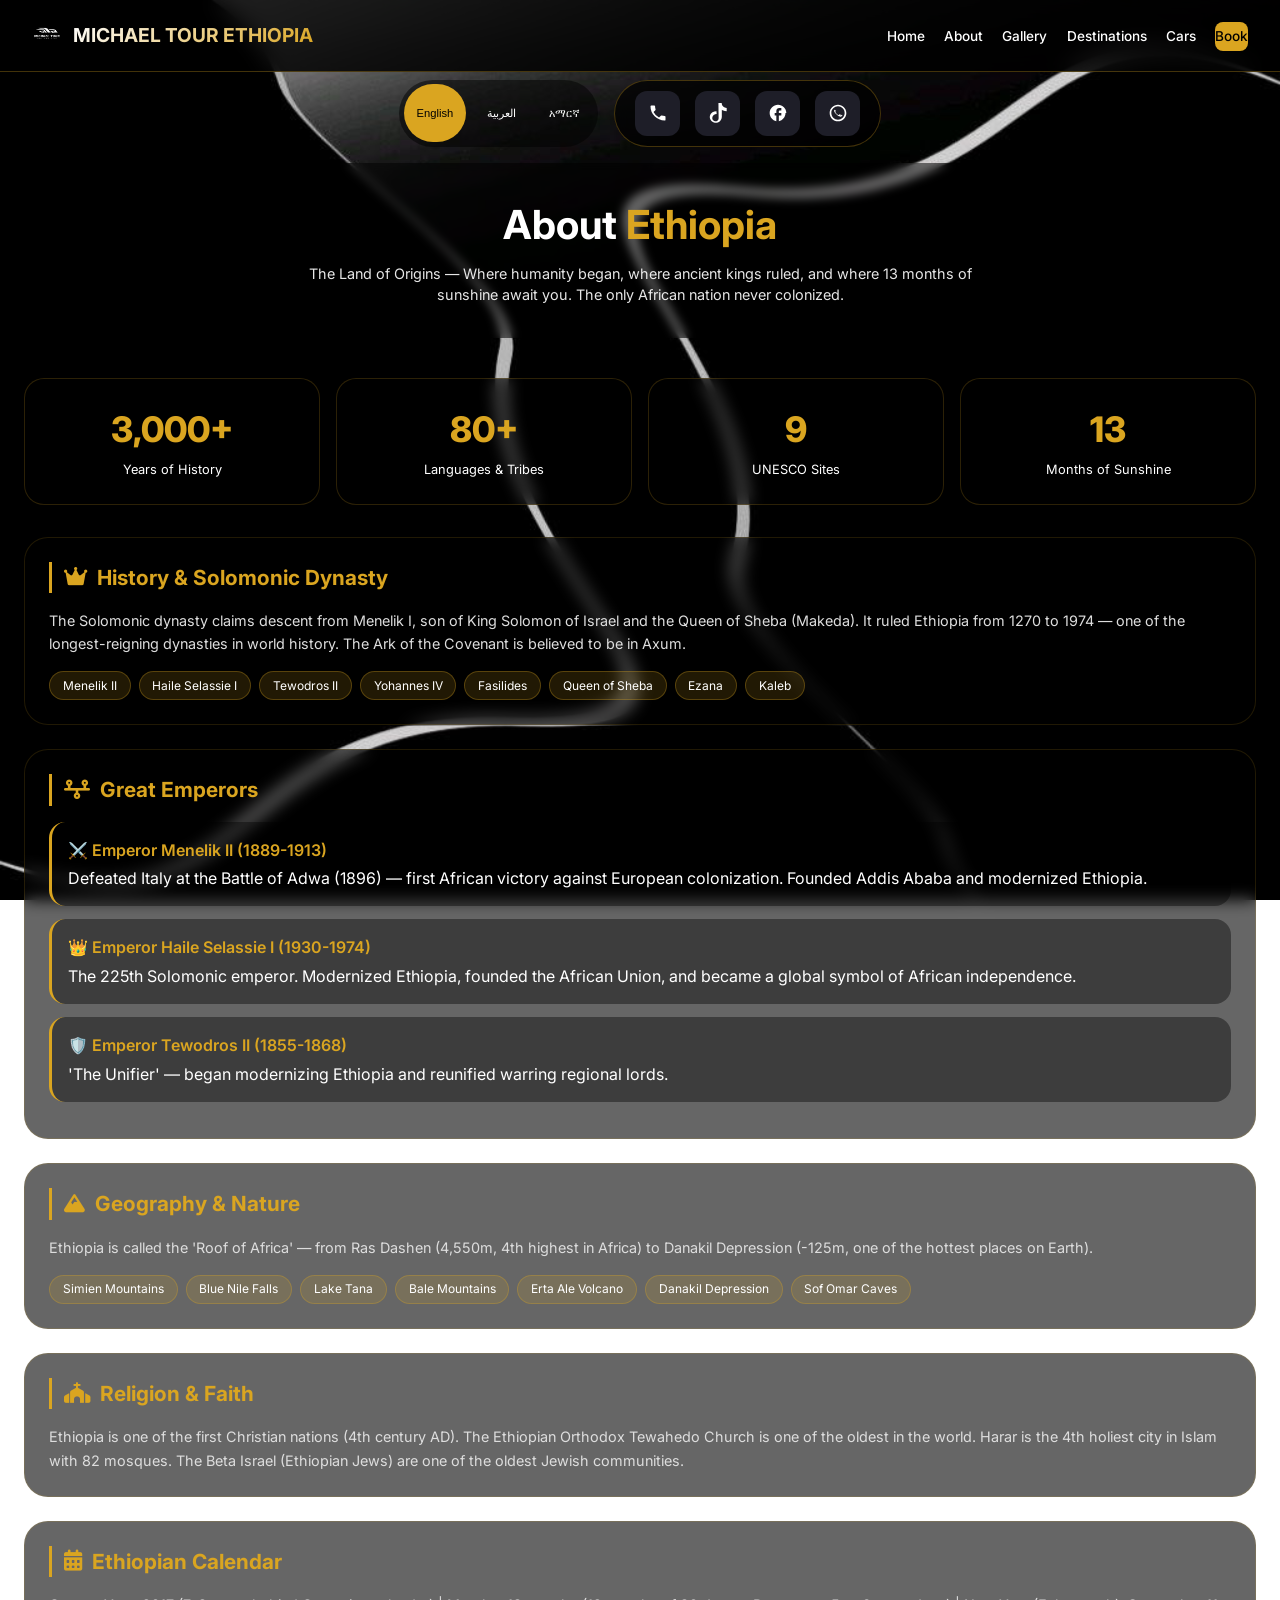
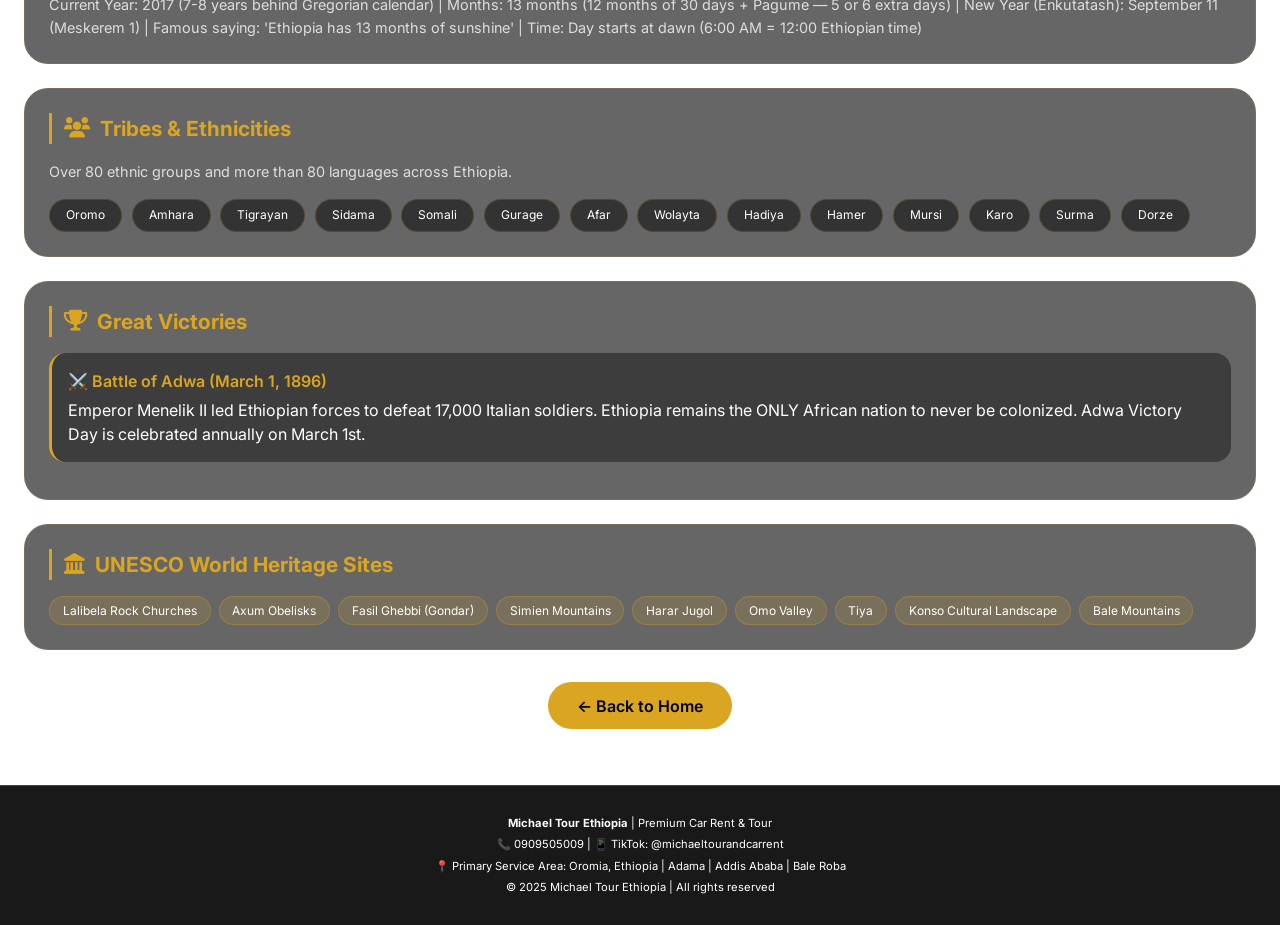
==== about.html @ 914c08d2 "Add files via upload" ====
<!DOCTYPE html>
<html lang="en">
<head>
    <meta charset="UTF-8">
    <meta name="viewport" content="width=device-width, initial-scale=1.0, viewport-fit=cover">
    <title>About Ethiopia | Michael Tour Ethiopia</title>
    <link href="https://fonts.googleapis.com/css2?family=Inter:opsz,wght@14..32,300;14..32,400;14..32,500;14..32,600;14..32,700;14..32,800&display=swap" rel="stylesheet">
    <link rel="stylesheet" href="https://cdnjs.cloudflare.com/ajax/libs/font-awesome/6.0.0-beta3/css/all.min.css">
    <style>
        * { margin: 0; padding: 0; box-sizing: border-box; }
        body {
            font-family: 'Inter', sans-serif;
            background: url('images/background.png') repeat center center fixed;
            background-size: cover;
            color: #ffffff;
            line-height: 1.5;
        }
        [dir="rtl"] { direction: rtl; text-align: right; }
        [dir="ltr"] { direction: ltr; text-align: left; }

        ::-webkit-scrollbar { width: 6px; }
        ::-webkit-scrollbar-track { background: #1a1a1a; }
        ::-webkit-scrollbar-thumb { background: #DAA520; border-radius: 3px; }

        nav {
            background: rgba(0, 0, 0, 0.85);
            backdrop-filter: blur(12px);
            position: sticky;
            top: 0;
            z-index: 1000;
            padding: 0.8rem 2rem;
            border-bottom: 1px solid rgba(218, 165, 32, 0.3);
        }
        .nav-container {
            max-width: 1400px;
            margin: 0 auto;
            display: flex;
            justify-content: space-between;
            align-items: center;
            flex-wrap: wrap;
            gap: 1rem;
        }
        .logo { display: flex; align-items: center; gap: 10px; }
        .logo img { height: 45px; width: auto; }
        .logo h1 { font-size: 1.2rem; font-weight: 700; background: linear-gradient(135deg, #ffffff, #DAA520); -webkit-background-clip: text; background-clip: text; color: transparent; }
        .nav-links { display: flex; gap: 1.2rem; list-style: none; flex-wrap: wrap; }
        .nav-links a { text-decoration: none; color: white; font-size: 0.85rem; font-weight: 500; padding: 0.4rem 0; transition: 0.3s; position: relative; }
        .nav-links a::after { content: ''; position: absolute; bottom: 0; left: 0; width: 0; height: 2px; background: #DAA520; transition: 0.3s; }
        .nav-links a:hover::after { width: 100%; }
        .nav-links a:hover { color: #DAA520; }
        .book-btn { background: #DAA520; color: black !important; padding: 0.5rem 1.2rem; border-radius: 8px; }
        .book-btn::after { display: none; }

        .lang-switcher {
            display: flex;
            gap: 0.5rem;
            background: rgba(0, 0, 0, 0.5);
            padding: 0.3rem;
            border-radius: 40px;
        }
        .lang-btn {
            background: transparent;
            border: none;
            color: white;
            padding: 0.3rem 0.8rem;
            border-radius: 30px;
            cursor: pointer;
            font-size: 0.7rem;
            font-weight: 500;
            transition: 0.3s;
        }
        .lang-btn.active { background: #DAA520; color: black; }
        .lang-btn:hover:not(.active) { background: rgba(218, 165, 32, 0.3); }

        .social-wrapper { display: flex; justify-content: center; margin: 0.5rem 1rem; flex-wrap: wrap; gap: 1rem; }
        .social-card {
            width: fit-content;
            background-color: rgba(0, 0, 0, 0.7);
            backdrop-filter: blur(8px);
            display: flex;
            align-items: center;
            justify-content: center;
            padding: 10px 20px;
            gap: 15px;
            border: 1px solid rgba(218, 165, 32, 0.3);
            border-radius: 50px;
        }
        .socialContainer {
            width: 45px;
            height: 45px;
            border-radius: 12px;
            background-color: rgb(30, 30, 40);
            display: flex;
            align-items: center;
            justify-content: center;
            transition-duration: 0.3s;
            cursor: pointer;
            text-decoration: none;
        }
        .containerPhone:hover { background-color: #34B7F1; }
        .containerTikTok:hover { background-color: #25f4ee; }
        .containerFacebook:hover { background-color: #1877f2; }
        .containerWhatsApp:hover { background-color: #25D366; }
        .socialContainer:active { transform: scale(0.9); }
        .socialSvg { width: 20px; height: 20px; }
        .socialSvg path { fill: rgb(255, 255, 255); }
        .socialContainer:hover .socialSvg { animation: slide-in-top 0.3s both; }
        @keyframes slide-in-top { 0% { transform: translateY(-30px); opacity: 0; } 100% { transform: translateY(0); opacity: 1; } }

        .page-header { text-align: center; padding: 2rem 1rem; background: rgba(0, 0, 0, 0.5); margin: 1rem; border-radius: 24px; backdrop-filter: blur(5px); }
        .page-header h1 { font-size: 2.5rem; margin-bottom: 0.5rem; }
        .page-header h1 span { color: #DAA520; }
        .page-header p { font-size: 0.9rem; opacity: 0.9; max-width: 700px; margin: 0 auto; }

        .container { max-width: 1400px; margin: 0 auto; padding: 1.5rem; }
        .stats-grid { display: grid; grid-template-columns: repeat(4, 1fr); gap: 1rem; margin-bottom: 2rem; }
        .stat-card { background: rgba(0, 0, 0, 0.6); backdrop-filter: blur(8px); text-align: center; padding: 1.5rem; border-radius: 20px; border: 1px solid rgba(218, 165, 32, 0.2); transition: 0.3s; }
        .stat-card:hover { border-color: #DAA520; transform: translateY(-3px); }
        .stat-number { font-size: 2.2rem; font-weight: 800; color: #DAA520; }
        .stat-label { font-size: 0.8rem; margin-top: 0.3rem; }

        .info-section { background: rgba(0, 0, 0, 0.6); backdrop-filter: blur(8px); border-radius: 24px; padding: 1.5rem; margin-bottom: 1.5rem; border: 1px solid rgba(218, 165, 32, 0.15); transition: 0.3s; }
        .info-section:hover { border-color: rgba(218, 165, 32, 0.4); }
        .section-title { font-size: 1.3rem; margin-bottom: 1rem; display: flex; align-items: center; gap: 10px; color: #DAA520; border-left: 3px solid #DAA520; padding-left: 12px; }
        .section-content p { font-size: 0.9rem; line-height: 1.6; color: #ddd; }
        .tag-list { display: flex; flex-wrap: wrap; gap: 0.5rem; margin-top: 1rem; }
        .tag { background: rgba(218, 165, 32, 0.15); padding: 0.3rem 0.8rem; border-radius: 20px; font-size: 0.75rem; border: 1px solid rgba(218, 165, 32, 0.3); }
        .timeline-item { background: rgba(0, 0, 0, 0.4); padding: 1rem; border-radius: 16px; margin-bottom: 0.8rem; border-left: 3px solid #DAA520; }
        .timeline-title { color: #DAA520; font-weight: 600; margin-bottom: 0.3rem; }
        .tribes-grid { display: flex; flex-wrap: wrap; gap: 0.6rem; margin-top: 1rem; }
        .tribe-tag { background: rgba(0, 0, 0, 0.5); padding: 0.4rem 1rem; border-radius: 30px; font-size: 0.75rem; border: 1px solid rgba(218, 165, 32, 0.2); }

        .back-home { text-align: center; margin-top: 2rem; }
        .btn-gold { display: inline-block; background: #DAA520; color: black; padding: 0.7rem 1.8rem; border-radius: 40px; text-decoration: none; font-weight: 600; transition: 0.3s; }
        .btn-gold:hover { background: #FFD700; transform: translateY(-2px); }

        .footer { background: rgba(0, 0, 0, 0.9); text-align: center; padding: 1.5rem; margin-top: 2rem; border-top: 1px solid rgba(218, 165, 32, 0.3); }
        .footer p { font-size: 0.7rem; margin: 0.3rem 0; }

        @media (max-width: 768px) {
            .nav-container { flex-direction: column; text-align: center; }
            .stats-grid { grid-template-columns: repeat(2, 1fr); gap: 0.8rem; }
            .page-header h1 { font-size: 1.8rem; }
            .container { padding: 1rem; }
            .social-card { padding: 8px 15px; gap: 10px; }
            .socialContainer { width: 38px; height: 38px; }
        }
    </style>
</head>
<body>

<nav>
    <div class="nav-container">
        <div class="logo">
            <img src="images/logo.png" alt="Logo" onerror="this.style.display='none'">
            <h1>MICHAEL TOUR <span>ETHIOPIA</span></h1>
        </div>
        <ul class="nav-links">
            <li><a href="index.html" data-en="Home" data-ar="الرئيسية" data-am="ዋና ገጽ">Home</a></li>
            <li><a href="about.html" data-en="About" data-ar="عن" data-am="ስለ">About</a></li>
            <li><a href="gallery.html" data-en="Gallery" data-ar="معرض" data-am="ማዕከለ ስዕላት">Gallery</a></li>
            <li><a href="tours.html" data-en="Destinations" data-ar="وجهات" data-am="መዳረሻዎች">Destinations</a></li>
            <li><a href="cars.html" data-en="Cars" data-ar="سيارات" data-am="መኪናዎች">Cars</a></li>
            <li><a href="booking.html" class="book-btn" data-en="Book" data-ar="احجز" data-am="አሁን ይመዝገቡ">Book</a></li>
        </ul>
    </div>
</nav>

<div class="social-wrapper">
    <div class="lang-switcher">
        <button class="lang-btn active" data-lang="en">English</button>
        <button class="lang-btn" data-lang="ar">العربية</button>
        <button class="lang-btn" data-lang="am">አማርኛ</button>
    </div>
    <div class="social-card">
        <a href="tel:0909505009" class="socialContainer containerPhone"><svg class="socialSvg" viewBox="0 0 24 24" fill="none"><path d="M6.62 10.79a15.05 15.05 0 006.59 6.59l2.2-2.2a1 1 0 011.01-.24 11.36 11.36 0 003.58.57 1 1 0 011 .99V20a1 1 0 01-1 1A17 17 0 013 4a1 1 0 011-1h3.5a1 1 0 01.99 1 11.36 11.36 0 00.57 3.58 1 1 0 01-.24 1.01l-2.2 2.2z"/></svg></a>
        <a href="https://www.tiktok.com/@michaeltourandcarrent" target="_blank" class="socialContainer containerTikTok"><svg class="socialSvg" viewBox="0 0 24 24" fill="none"><path d="M12.525.02c1.31-.02 2.61-.01 3.91-.02.08 1.53.63 3.09 1.75 4.17 1.12 1.11 2.7 1.62 4.24 1.79v4.03c-1.44-.05-2.89-.35-4.2-.97-.57-.26-1.1-.59-1.62-.93-.01 2.92.01 5.84-.02 8.76-.08 1.4-.54 2.79-1.35 3.99-1.09 1.62-2.86 2.7-4.8 2.95-1.1.14-2.21.03-3.27-.32-1.68-.56-3.13-1.79-4.05-3.29-.91-1.48-1.18-3.17-.77-4.82.43-1.73 1.54-3.25 3.05-4.24 1.38-.91 3.05-1.4 4.75-1.36.08 1.14.15 2.28.23 3.41-1.26.09-2.54.52-3.52 1.33-.98.81-1.6 1.94-1.72 3.17-.09.96.18 1.94.76 2.73.58.79 1.47 1.36 2.45 1.55.86.16 1.75.03 2.53-.4.74-.41 1.31-1.06 1.6-1.82.32-.84.37-1.74.26-2.62-.05-1.8-.05-3.6-.05-5.4-.04 0-.04 0-.04 0z"/></svg></a>
        <a href="https://www.facebook.com" target="_blank" class="socialContainer containerFacebook"><svg class="socialSvg" viewBox="0 0 24 24" fill="none"><path d="M22 12c0-5.52-4.48-10-10-10S2 6.48 2 12c0 4.84 3.44 8.87 8 9.8V15H8v-3h2V9.5C10 7.57 11.57 6 13.5 6H16v3h-2c-.55 0-1 .45-1 1v2h3v3h-3v6.8c4.56-.93 8-4.96 8-9.8z"/></svg></a>
        <a href="https://wa.me/251909505009" target="_blank" class="socialContainer containerWhatsApp"><svg class="socialSvg" viewBox="0 0 24 24" fill="none"><path d="M16.75 13.96c.25.13.41.2.46.3.06.11.04.61-.21 1.18-.24.56-.99.99-1.51 1.03-.52.04-1.13-.07-2.34-.56-1.2-.49-2.6-1.74-3.65-2.87-1.05-1.13-1.9-2.47-2.08-3.23-.18-.76.05-1.15.17-1.32.13-.17.37-.36.47-.44.13-.1.26-.1.36-.02.1.08.67.9.89 1.21.07.11.11.23.04.37-.07.14-.14.25-.21.34-.07.09-.16.19-.23.29-.09.12-.19.26-.09.49.1.22.48.97.97 1.55.67.81 1.44 1.42 2.11 1.8.48.27.84.34.98.37.1.02.23-.02.31-.13.08-.11.45-.66.53-.86.08-.2.16-.15.27-.09.11.07.66.35.91.49.19.11.27.13.32.2.06.07.06.3-.03.74-.09.44-.47.78-.73.86-.26.08-.49.1-.49.1z M12 2C6.48 2 2 6.48 2 12s4.48 10 10 10 10-4.48 10-10S17.52 2 12 2zm0 18c-4.41 0-8-3.59-8-8s3.59-8 8-8 8 3.59 8 8-3.59 8-8 8z"/></svg></a>
    </div>
</div>

<div class="page-header">
    <h1 data-en="About <span>Ethiopia</span>" data-ar="عن <span>إثيوبيا</span>" data-am="ስለ <span>ኢትዮጵያ</span>">About <span>Ethiopia</span></h1>
    <p data-en="The Land of Origins — Where humanity began, where ancient kings ruled, and where 13 months of sunshine await you. The only African nation never colonized." data-ar="أرض الأصول — حيث بدأت البشرية، حيث حكم الملوك القدماء، وحيث تنتظرك 13 شهرًا من أشعة الشمس. الأمة الأفريقية الوحيدة التي لم تستعمر قط." data-am="የመነሻ ምድር — ሰብዓዊነት የተጀመረበት፣ የጥንት ንጉሶች የገዙበት፣ እና 13 ወራት የፀሀይ ብርሃን የሚጠብቅዎት። ቅኝ ግዛት ያልነበረባት ብቸኛ አፍሪካዊት ሀገር።">The Land of Origins — Where humanity began, where ancient kings ruled, and where 13 months of sunshine await you. The only African nation never colonized.</p>
</div>

<div class="container">
    <div class="stats-grid">
        <div class="stat-card"><div class="stat-number">3,000+</div><div class="stat-label" data-en="Years of History" data-ar="سنوات من التاريخ" data-am="የታሪክ ዓመታት">Years of History</div></div>
        <div class="stat-card"><div class="stat-number">80+</div><div class="stat-label" data-en="Languages & Tribes" data-ar="اللغات والقبائل" data-am="ቋንቋዎች እና ጎሳዎች">Languages & Tribes</div></div>
        <div class="stat-card"><div class="stat-number">9</div><div class="stat-label" data-en="UNESCO Sites" data-ar="مواقع اليونسكو" data-am="የዩኔስኮ ጣቢያዎች">UNESCO Sites</div></div>
        <div class="stat-card"><div class="stat-number">13</div><div class="stat-label" data-en="Months of Sunshine" data-ar="شهرًا من أشعة الشمس" data-am="የፀሀይ ወራት">Months of Sunshine</div></div>
    </div>

    <div class="info-section">
        <h3 class="section-title"><i class="fas fa-crown"></i> <span data-en="History & Solomonic Dynasty" data-ar="التاريخ والسلالة السليمانية" data-am="ታሪክ እና ሰሎሞናዊ ሥርወ መንግሥት">History & Solomonic Dynasty</span></h3>
        <div class="section-content">
            <p data-en="The Solomonic dynasty claims descent from Menelik I, son of King Solomon of Israel and the Queen of Sheba (Makeda). It ruled Ethiopia from 1270 to 1974 — one of the longest-reigning dynasties in world history. The Ark of the Covenant is believed to be in Axum." data-ar="تزعم السلالة السليمانية أنها تنحدر من منليك الأول، ابن الملك سليمان ملك إسرائيل وملكة سبأ (ماكيدا). حكمت إثيوبيا من 1270 إلى 1974 - واحدة من أطول السلالات حكمًا في تاريخ العالم. يُعتقد أن تابوت العهد موجود في أكسوم." data-am="የሰሎሞናዊው ሥርወ መንግሥት ከንጉሥ ሰሎሞን የእስራኤል ልጅ እና ከንግሥተ ሳባ (ማኬዳ) ከምኒልክ ቀዳማዊ የመጣ ነው ይላል። ከ1270 እስከ 1974 ድረስ ኢትዮጵያን ገዛች — በዓለም ታሪክ ውስጥ በጣም ረዥም ጊዜ ከነገሡ ሥርወ መንግሥታት አንዱ። የቃል ኪዳን ታቦት በአክሱም እንደሚገኝ ይታመናል።">The Solomonic dynasty claims descent from Menelik I, son of King Solomon of Israel and the Queen of Sheba (Makeda). It ruled Ethiopia from 1270 to 1974 — one of the longest-reigning dynasties in world history. The Ark of the Covenant is believed to be in Axum.</p>
            <div class="tag-list">
                <span class="tag">Menelik II</span><span class="tag">Haile Selassie I</span><span class="tag">Tewodros II</span>
                <span class="tag">Yohannes IV</span><span class="tag">Fasilides</span><span class="tag">Queen of Sheba</span>
                <span class="tag">Ezana</span><span class="tag">Kaleb</span>
            </div>
        </div>
    </div>

    <div class="info-section">
        <h3 class="section-title"><i class="fas fa-timeline"></i> <span data-en="Great Emperors" data-ar="الأباطرة العظماء" data-am="ታላላቅ ንጉሠ ነገሥት">Great Emperors</span></h3>
        <div class="timeline-item">
            <div class="timeline-title"><span data-en="⚔️ Emperor Menelik II (1889-1913)" data-ar="⚔️ الإمبراطور منليك الثاني (1889-1913)" data-am="⚔️ ንጉሠ ነገሥት ምኒልክ ቀዳማዊ (1889-1913)">⚔️ Emperor Menelik II (1889-1913)</span></div>
            <p data-en="Defeated Italy at the Battle of Adwa (1896) — first African victory against European colonization. Founded Addis Ababa and modernized Ethiopia." data-ar="هزم إيطاليا في معركة عدوة (1896) - أول انتصار أفريقي ضد الاستعمار الأوروبي. أسس أديس أبابا وحدث إثيوبيا." data-am="ጣሊያንን በዓድዋ ጦርነት (1896) አሸነፈ — በአውሮፓ ቅኝ ግዛት ላይ የመጀመሪያው የአፍሪካ ድል። አዲስ አበባን መሠረተ እና ኢትዮጵያን ዘመናዊ አደረገ።">Defeated Italy at the Battle of Adwa (1896) — first African victory against European colonization. Founded Addis Ababa and modernized Ethiopia.</p>
        </div>
        <div class="timeline-item">
            <div class="timeline-title"><span data-en="👑 Emperor Haile Selassie I (1930-1974)" data-ar="👑 الإمبراطور هيلا سيلاسي الأول (1930-1974)" data-am="👑 ንጉሠ ነገሥት ቀዳማዊ ኃይለ ሥላሴ (1930-1974)">👑 Emperor Haile Selassie I (1930-1974)</span></div>
            <p data-en="The 225th Solomonic emperor. Modernized Ethiopia, founded the African Union, and became a global symbol of African independence." data-ar="الإمبراطور السليماني رقم 225. قام بتحديث إثيوبيا، وأسس الاتحاد الأفريقي، وأصبح رمزًا عالميًا للاستقلال الأفريقي." data-am="225ኛው የሰሎሞናዊ ንጉሠ ነገሥት። ኢትዮጵያን ዘመናዊ አደረገ፣ የአፍሪካ ህብረትን መሠረተ፣ እና የአፍሪካ ነጻነት ዓለም አቀፍ ምልክት ሆነ።">The 225th Solomonic emperor. Modernized Ethiopia, founded the African Union, and became a global symbol of African independence.</p>
        </div>
        <div class="timeline-item">
            <div class="timeline-title"><span data-en="🛡️ Emperor Tewodros II (1855-1868)" data-ar="🛡️ الإمبراطور تيودروس الثاني (1855-1868)" data-am="🛡️ ንጉሠ ነገሥት ቴወድሮስ ቀዳማዊ (1855-1868)">🛡️ Emperor Tewodros II (1855-1868)</span></div>
            <p data-en="'The Unifier' — began modernizing Ethiopia and reunified warring regional lords." data-ar="'الموحد' - بدأ في تحديث إثيوبيا وأعاد توحيد أمراء المناطق المتحاربين." data-am="'አንዳነት' — ኢትዮጵያን ማዘመን ጀመረ እና ተዋጊ የክልል ገዢዎችን አንድ አደረገ።">'The Unifier' — began modernizing Ethiopia and reunified warring regional lords.</p>
        </div>
    </div>

    <div class="info-section">
        <h3 class="section-title"><i class="fas fa-mountain"></i> <span data-en="Geography & Nature" data-ar="الجغرافيا والطبيعة" data-am="ጂኦግራፊ እና ተፈጥሮ">Geography & Nature</span></h3>
        <div class="section-content">
            <p data-en="Ethiopia is called the 'Roof of Africa' — from Ras Dashen (4,550m, 4th highest in Africa) to Danakil Depression (-125m, one of the hottest places on Earth)." data-ar="تُسمى إثيوبيا 'سقف أفريقيا' - من رأس داشن (4,550 مترًا، رابع أعلى قمة في أفريقيا) إلى منخفض داناكيل (-125 مترًا، أحد أكثر الأماكن سخونة على وجه الأرض)." data-am="ኢትዮጵያ 'የአፍሪካ ጣሪያ' ትባላለች — ከራስ ዳሸን (4,550ሜ፣ በአፍሪካ 4ኛ ከፍታ) እስከ ዳናኪል ዲፕሬሽን (-125ሜ፣ በምድር ላይ በጣም ሞቃታማ ቦታዎች አንዱ)።">Ethiopia is called the 'Roof of Africa' — from Ras Dashen (4,550m, 4th highest in Africa) to Danakil Depression (-125m, one of the hottest places on Earth).</p>
            <div class="tag-list">
                <span class="tag">Simien Mountains</span><span class="tag">Blue Nile Falls</span><span class="tag">Lake Tana</span>
                <span class="tag">Bale Mountains</span><span class="tag">Erta Ale Volcano</span><span class="tag">Danakil Depression</span>
                <span class="tag">Sof Omar Caves</span>
            </div>
        </div>
    </div>

    <div class="info-section">
        <h3 class="section-title"><i class="fas fa-church"></i> <span data-en="Religion & Faith" data-ar="الدين والإيمان" data-am="ሃይማኖት እና እምነት">Religion & Faith</span></h3>
        <div class="section-content">
            <p data-en="Ethiopia is one of the first Christian nations (4th century AD). The Ethiopian Orthodox Tewahedo Church is one of the oldest in the world. Harar is the 4th holiest city in Islam with 82 mosques. The Beta Israel (Ethiopian Jews) are one of the oldest Jewish communities." data-ar="إثيوبيا هي واحدة من أولى الدول المسيحية (القرن الرابع الميلادي). تعتبر الكنيسة الأرثوذكسية التوحيدية الإثيوبية من أقدم الكنائس في العالم. هرر هي رابع أقدس مدينة في الإسلام وتضم 82 مسجدًا. بيتا إسرائيل (اليهود الإثيوبيون) هي واحدة من أقدم المجتمعات اليهودية." data-am="ኢትዮጵያ ከመጀመሪያዎቹ ክርስቲያን አገሮች አንዷ ናት (4ኛው ክፍለ ዘመን ዓ.ም)። የኢትዮጵያ ኦርቶዶክስ ተዋሕዶ ቤተ ክርስቲያን በዓለም ላይ ካሉት ጥንታዊ ቤተክርስቲያናት አንዷ ናት። ሐረር በእስልምና 4ኛዋ ቅድስት ከተማ ናት 82 መስጊዶች አሉት። ቤታ እስራኤል (ኢትዮጵያውያን አይሁዶች) ከጥንታዊ አይሁድ ማህበረሰቦች አንዱ ነው።">Ethiopia is one of the first Christian nations (4th century AD). The Ethiopian Orthodox Tewahedo Church is one of the oldest in the world. Harar is the 4th holiest city in Islam with 82 mosques. The Beta Israel (Ethiopian Jews) are one of the oldest Jewish communities.</p>
        </div>
    </div>

    <div class="info-section">
        <h3 class="section-title"><i class="fas fa-calendar-alt"></i> <span data-en="Ethiopian Calendar" data-ar="التقويم الإثيوبي" data-am="የኢትዮጵያ ዘመን አቆጣጠር">Ethiopian Calendar</span></h3>
        <div class="section-content">
            <p data-en="Current Year:  (7-8 years behind Gregorian calendar) | Months: 13 months (12 months of 30 days + Pagume — 5 or 6 extra days) | New Year (Enkutatash): September 11 (Meskerem 1) | Famous saying: 'Ethiopia has 13 months of sunshine' | Time: Day starts at dawn (6:00 AM = 12:00 Ethiopian time)" data-ar="العام الحالي:  (متأخر بـ7-8 سنوات عن التقويم الميلادي) | الأشهر: 13 شهرًا (12 شهرًا من 30 يومًا + باجومي - 5 أو 6 أيام إضافية) | رأس السنة (إنكوتاتاش): 11 سبتمبر (مسكريم 1) | القول الشهير: 'إثيوبيا لديها 13 شهرًا من أشعة الشمس' | الوقت: يبدأ اليوم عند الفجر (6:00 صباحًا = 12:00 بتوقيت إثيوبيا)" data-am="የአሁኑ ዓመት:  (ከጎርጎርያን ቀን መቁጠሪያ በስተጀርባ 7-8 ዓመታት) | ወራት: 13 ወራት (12 ወራት 30 ቀን + ጳጉሜ — 5 ወይም 6 ተጨማሪ ቀናት) | አዲስ ዓመት (እንቁጣጣሽ): መስከረም 1 | ታዋቂ አባባል: 'ኢትዮጵያ 13 ወር የፀሐይ ብርሃን አላት' | ሰዓት: ቀን ጎህ ሲቀድ ይጀምራል (ከሰዓት 12 ማለት ከማለዳ 6 ሰዓት ማለት ነው)">Current Year: 2017 (7-8 years behind Gregorian calendar) | Months: 13 months (12 months of 30 days + Pagume — 5 or 6 extra days) | New Year (Enkutatash): September 11 (Meskerem 1) | Famous saying: 'Ethiopia has 13 months of sunshine' | Time: Day starts at dawn (6:00 AM = 12:00 Ethiopian time)</p>
        </div>
    </div>

    <div class="info-section">
        <h3 class="section-title"><i class="fas fa-users"></i> <span data-en="Tribes & Ethnicities" data-ar="القبائل والعرقيات" data-am="ጎሳዎች እና ብሄረሰቦች">Tribes & Ethnicities</span></h3>
        <div class="section-content">
            <p data-en="Over 80 ethnic groups and more than 80 languages across Ethiopia." data-ar="أكثر من 80 مجموعة عرقية وأكثر من 80 لغة في جميع أنحاء إثيوبيا." data-am="በኢትዮጵያ ውስጥ ከ80 በላይ ብሄረሰቦች እና ከ80 በላይ ቋንቋዎች።">Over 80 ethnic groups and more than 80 languages across Ethiopia.</p>
            <div class="tribes-grid">
                <span class="tribe-tag">Oromo</span><span class="tribe-tag">Amhara</span><span class="tribe-tag">Tigrayan</span>
                <span class="tribe-tag">Sidama</span><span class="tribe-tag">Somali</span><span class="tribe-tag">Gurage</span>
                <span class="tribe-tag">Afar</span><span class="tribe-tag">Wolayta</span><span class="tribe-tag">Hadiya</span>
                <span class="tribe-tag">Hamer</span><span class="tribe-tag">Mursi</span><span class="tribe-tag">Karo</span>
                <span class="tribe-tag">Surma</span><span class="tribe-tag">Dorze</span>
            </div>
        </div>
    </div>

    <div class="info-section">
        <h3 class="section-title"><i class="fas fa-trophy"></i> <span data-en="Great Victories" data-ar="الانتصارات العظيمة" data-am="ታላላቅ ድሎች">Great Victories</span></h3>
        <div class="timeline-item">
            <div class="timeline-title"><span data-en="⚔️ Battle of Adwa (March 1, 1896)" data-ar="⚔️ معركة عدوة (1 مارس 1896)" data-am="⚔️ የዓድዋ ጦርነት (መጋቢት 1, 1896)">⚔️ Battle of Adwa (March 1, 1896)</span></div>
            <p data-en="Emperor Menelik II led Ethiopian forces to defeat 17,000 Italian soldiers. Ethiopia remains the ONLY African nation to never be colonized. Adwa Victory Day is celebrated annually on March 1st." data-ar="قاد الإمبراطور منليك الثاني القوات الإثيوبية لهزيمة 17,000 جندي إيطالي. تظل إثيوبيا الدولة الأفريقية الوحيدة التي لم تستعمر قط. يتم الاحتفال بيوم انتصار عدوة سنويًا في 1 مارس." data-am="ንጉሠ ነገሥት ምኒልክ ቀዳማዊ የኢትዮጵያን ጦር በመምራት 17,000 ጣሊያን ወታደሮችን አሸነፈ። ኢትዮጵያ ቅኝ ግዛት ያልነበረባት ብቸኛዋ የአፍሪካ ሀገር ሆና ትኖራለች። የዓድዋ ድል ቀን በየዓመቱ መጋቢት 1 ይከበራል።">Emperor Menelik II led Ethiopian forces to defeat 17,000 Italian soldiers. Ethiopia remains the ONLY African nation to never be colonized. Adwa Victory Day is celebrated annually on March 1st.</p>
        </div>
    </div>

    <div class="info-section">
        <h3 class="section-title"><i class="fas fa-landmark"></i> <span data-en="UNESCO World Heritage Sites" data-ar="مواقع التراث العالمي لليونسكو" data-am="የዩኔስኮ ዓለም ቅርስ ቦታዎች">UNESCO World Heritage Sites</span></h3>
        <div class="tag-list">
            <span class="tag">Lalibela Rock Churches</span><span class="tag">Axum Obelisks</span><span class="tag">Fasil Ghebbi (Gondar)</span>
            <span class="tag">Simien Mountains</span><span class="tag">Harar Jugol</span><span class="tag">Omo Valley</span>
            <span class="tag">Tiya</span><span class="tag">Konso Cultural Landscape</span><span class="tag">Bale Mountains</span>
        </div>
    </div>

    <div class="back-home">
        <a href="index.html" class="btn-gold" data-en="← Back to Home" data-ar="← العودة إلى الرئيسية" data-am="← ወደ መነሻ ተመለስ">← Back to Home</a>
    </div>
</div>

<footer class="footer">
    <p><strong>Michael Tour Ethiopia</strong> | <span data-en="Premium Car Rent & Tour" data-ar="تأجير سيارات فاخر وجولات" data-am="ፕሪሚየም የመኪና ኪራይ እና ጉብኝት">Premium Car Rent & Tour</span></p>
    <p>📞 0909505009 | 📱 TikTok: @michaeltourandcarrent</p>
    <p>📍 <span data-en="Primary Service Area: Oromia, Ethiopia | Adama | Addis Ababa | Bale Roba" data-ar="منطقة الخدمة الرئيسية: أوروميا، إثيوبيا | أداما | أديس أبابا | بالي روبا" data-am="ዋና አገልግሎት አካባቢ: ኦሮሚያ፣ ኢትዮጵያ | አዳማ | አዲስ አበባ | ባሌ ሮባ">Primary Service Area: Oromia, Ethiopia | Adama | Addis Ababa | Bale Roba</span></p>
    <p>© 2025 Michael Tour Ethiopia | <span data-en="All rights reserved" data-ar="جميع الحقوق محفوظة" data-am="መብቱ በህግ የተጠበቀ ነው">All rights reserved</span></p>
</footer>

<script>
    let currentLang = 'en';

    function updateLanguage(lang) {
        document.querySelectorAll('[data-en]').forEach(el => {
            if (el.tagName === 'INPUT' || el.tagName === 'TEXTAREA' || el.tagName === 'IMG') return;
            const text = el.getAttribute(`data-${lang}`);
            if (text) {
                if (el.tagName === 'H1' && lang === 'en') el.innerHTML = text;
                else if (el.tagName === 'H1' && lang === 'ar') el.innerHTML = text;
                else if (el.tagName === 'H1' && lang === 'am') el.innerHTML = text;
                else el.textContent = text;
            }
        });
        
        // Set RTL for Arabic
        if (lang === 'ar') {
            document.body.setAttribute('dir', 'rtl');
            document.querySelectorAll('.section-title').forEach(el => {
                el.style.borderLeft = 'none';
                el.style.borderRight = '3px solid #DAA520';
                el.style.paddingLeft = '0';
                el.style.paddingRight = '12px';
            });
        } else {
            document.body.setAttribute('dir', 'ltr');
            document.querySelectorAll('.section-title').forEach(el => {
                el.style.borderRight = 'none';
                el.style.borderLeft = '3px solid #DAA520';
                el.style.paddingRight = '0';
                el.style.paddingLeft = '12px';
            });
        }
    }

    document.querySelectorAll('.lang-btn').forEach(btn => {
        btn.addEventListener('click', () => {
            document.querySelectorAll('.lang-btn').forEach(b => b.classList.remove('active'));
            btn.classList.add('active');
            currentLang = btn.getAttribute('data-lang');
            updateLanguage(currentLang);
        });
    });
</script>
</body>
</html>
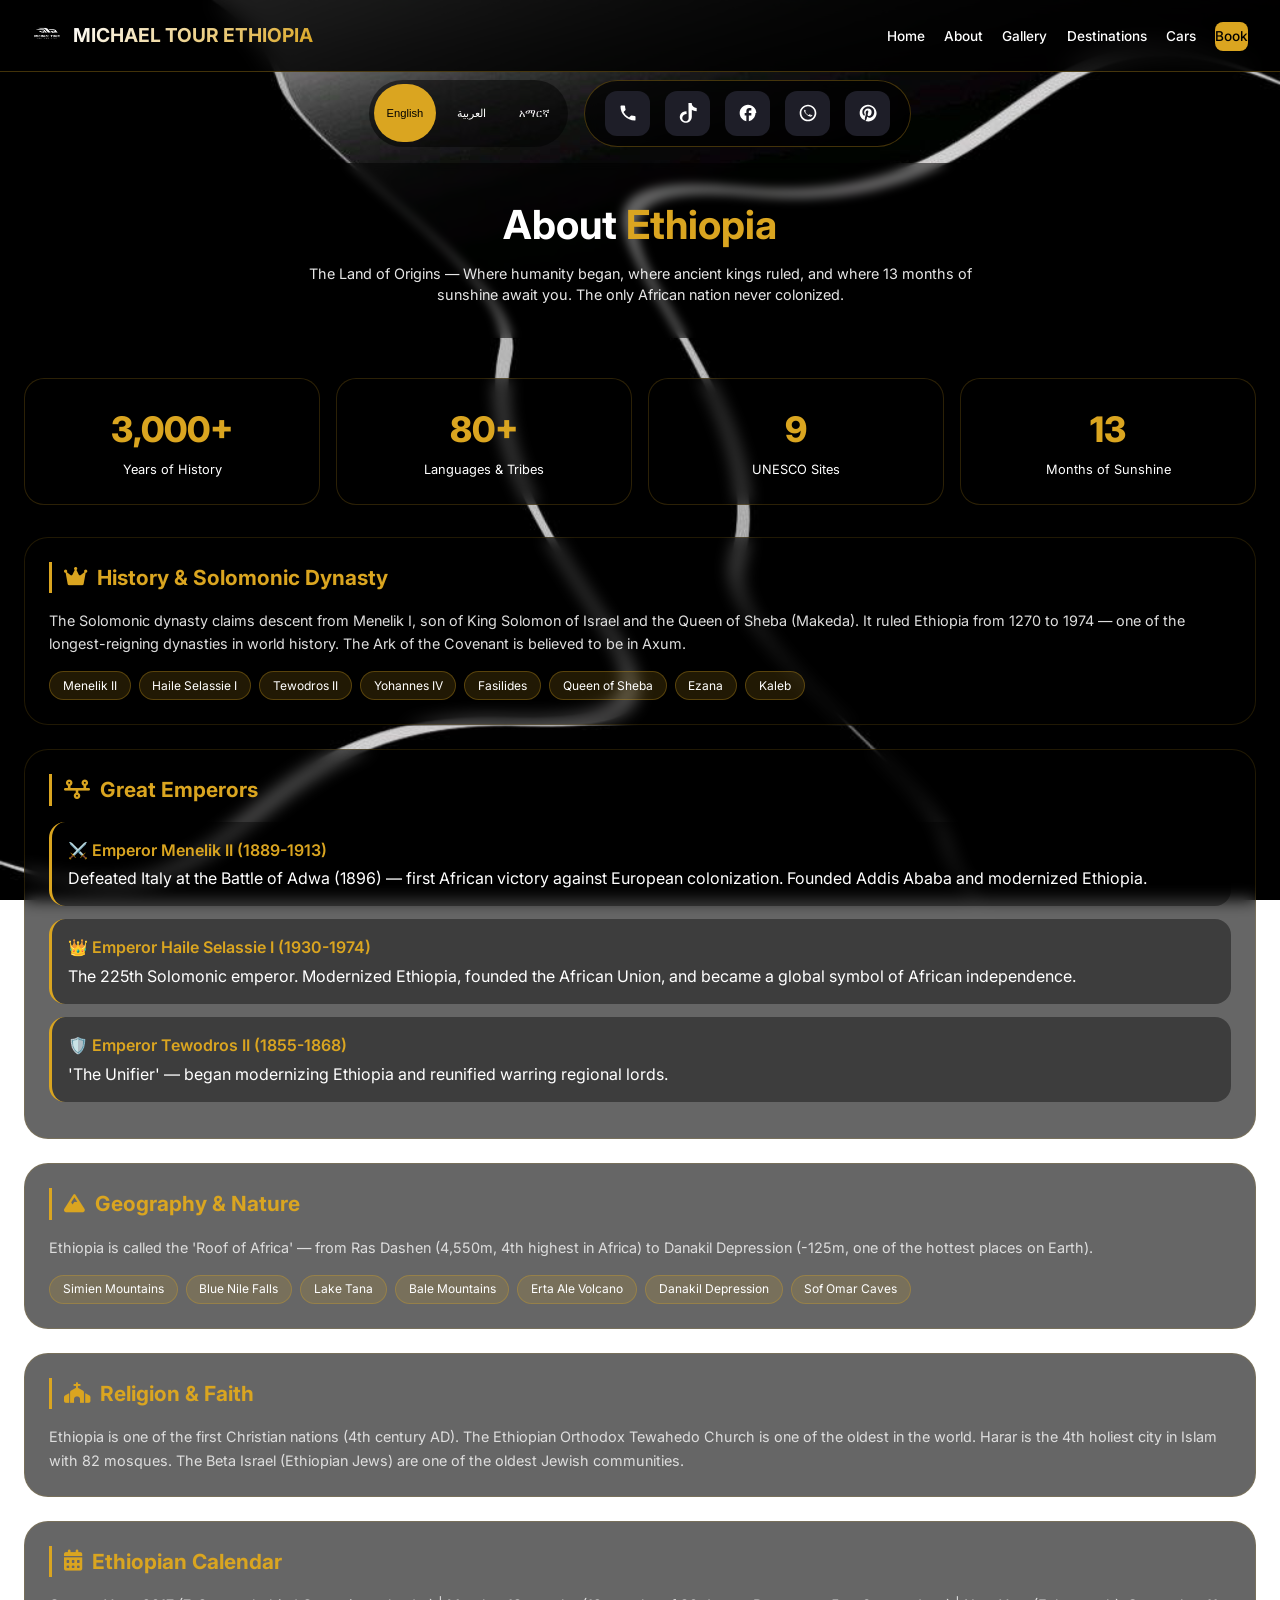
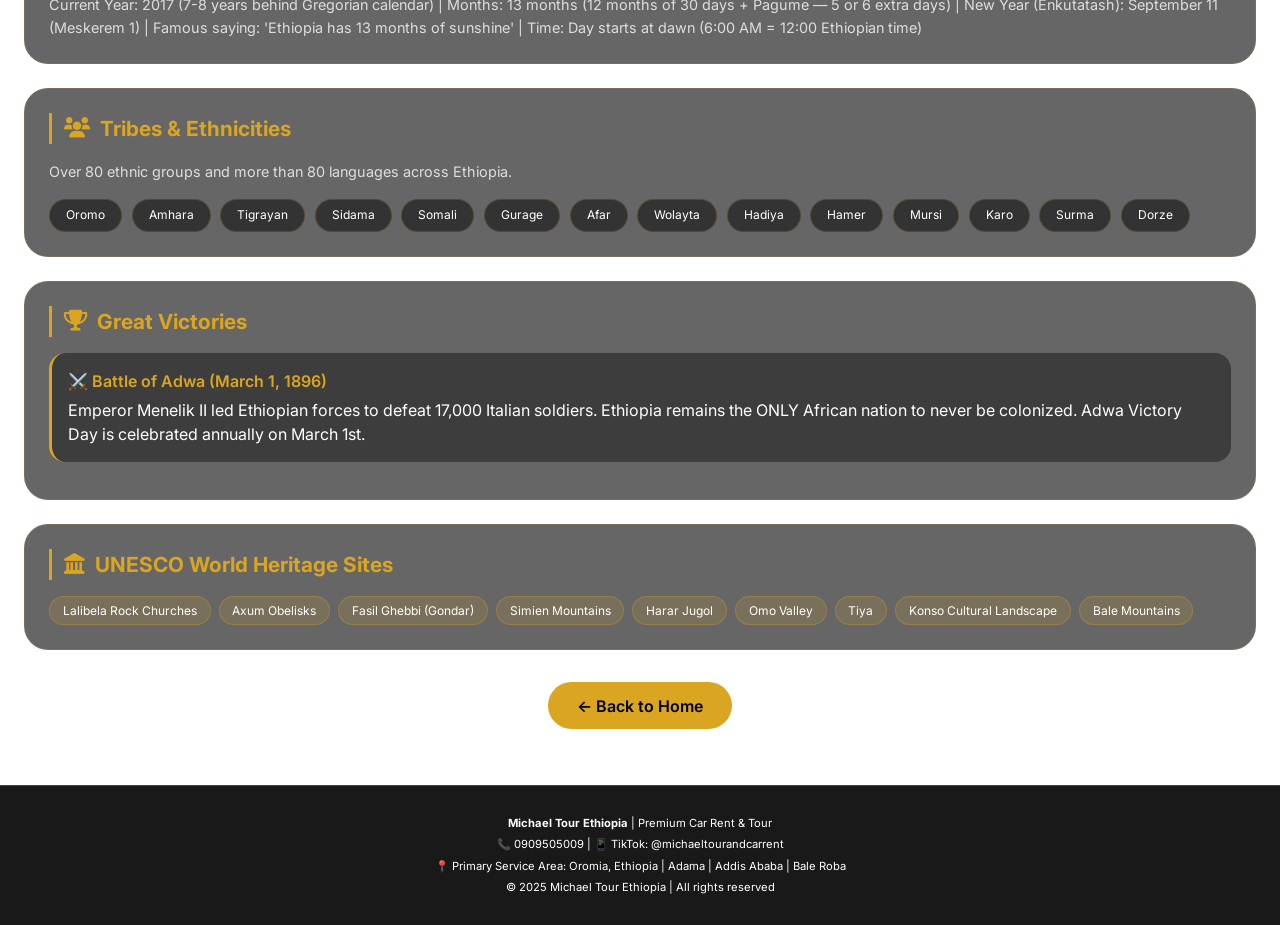
==== commit cd27bdd3: "Update about.html" ====
--- a/about.html
+++ b/about.html
@@ -101,6 +101,7 @@
         .containerTikTok:hover { background-color: #25f4ee; }
         .containerFacebook:hover { background-color: #1877f2; }
         .containerWhatsApp:hover { background-color: #25D366; }
+        .containerPinterest:hover { background-color: #E60023; }
         .socialContainer:active { transform: scale(0.9); }
         .socialSvg { width: 20px; height: 20px; }
         .socialSvg path { fill: rgb(255, 255, 255); }
@@ -129,11 +130,9 @@
         .timeline-title { color: #DAA520; font-weight: 600; margin-bottom: 0.3rem; }
         .tribes-grid { display: flex; flex-wrap: wrap; gap: 0.6rem; margin-top: 1rem; }
         .tribe-tag { background: rgba(0, 0, 0, 0.5); padding: 0.4rem 1rem; border-radius: 30px; font-size: 0.75rem; border: 1px solid rgba(218, 165, 32, 0.2); }
-
         .back-home { text-align: center; margin-top: 2rem; }
         .btn-gold { display: inline-block; background: #DAA520; color: black; padding: 0.7rem 1.8rem; border-radius: 40px; text-decoration: none; font-weight: 600; transition: 0.3s; }
         .btn-gold:hover { background: #FFD700; transform: translateY(-2px); }
-
         .footer { background: rgba(0, 0, 0, 0.9); text-align: center; padding: 1.5rem; margin-top: 2rem; border-top: 1px solid rgba(218, 165, 32, 0.3); }
         .footer p { font-size: 0.7rem; margin: 0.3rem 0; }
 
@@ -175,17 +174,19 @@
     <div class="social-card">
         <a href="tel:0909505009" class="socialContainer containerPhone"><svg class="socialSvg" viewBox="0 0 24 24" fill="none"><path d="M6.62 10.79a15.05 15.05 0 006.59 6.59l2.2-2.2a1 1 0 011.01-.24 11.36 11.36 0 003.58.57 1 1 0 011 .99V20a1 1 0 01-1 1A17 17 0 013 4a1 1 0 011-1h3.5a1 1 0 01.99 1 11.36 11.36 0 00.57 3.58 1 1 0 01-.24 1.01l-2.2 2.2z"/></svg></a>
         <a href="https://www.tiktok.com/@michaeltourandcarrent" target="_blank" class="socialContainer containerTikTok"><svg class="socialSvg" viewBox="0 0 24 24" fill="none"><path d="M12.525.02c1.31-.02 2.61-.01 3.91-.02.08 1.53.63 3.09 1.75 4.17 1.12 1.11 2.7 1.62 4.24 1.79v4.03c-1.44-.05-2.89-.35-4.2-.97-.57-.26-1.1-.59-1.62-.93-.01 2.92.01 5.84-.02 8.76-.08 1.4-.54 2.79-1.35 3.99-1.09 1.62-2.86 2.7-4.8 2.95-1.1.14-2.21.03-3.27-.32-1.68-.56-3.13-1.79-4.05-3.29-.91-1.48-1.18-3.17-.77-4.82.43-1.73 1.54-3.25 3.05-4.24 1.38-.91 3.05-1.4 4.75-1.36.08 1.14.15 2.28.23 3.41-1.26.09-2.54.52-3.52 1.33-.98.81-1.6 1.94-1.72 3.17-.09.96.18 1.94.76 2.73.58.79 1.47 1.36 2.45 1.55.86.16 1.75.03 2.53-.4.74-.41 1.31-1.06 1.6-1.82.32-.84.37-1.74.26-2.62-.05-1.8-.05-3.6-.05-5.4-.04 0-.04 0-.04 0z"/></svg></a>
-        <a href="https://www.facebook.com" target="_blank" class="socialContainer containerFacebook"><svg class="socialSvg" viewBox="0 0 24 24" fill="none"><path d="M22 12c0-5.52-4.48-10-10-10S2 6.48 2 12c0 4.84 3.44 8.87 8 9.8V15H8v-3h2V9.5C10 7.57 11.57 6 13.5 6H16v3h-2c-.55 0-1 .45-1 1v2h3v3h-3v6.8c4.56-.93 8-4.96 8-9.8z"/></svg></a>
+        <a href="https://www.facebook.com/share/1CQZ8hjxj2/" target="_blank" class="socialContainer containerFacebook"><svg class="socialSvg" viewBox="0 0 24 24" fill="none"><path d="M22 12c0-5.52-4.48-10-10-10S2 6.48 2 12c0 4.84 3.44 8.87 8 9.8V15H8v-3h2V9.5C10 7.57 11.57 6 13.5 6H16v3h-2c-.55 0-1 .45-1 1v2h3v3h-3v6.8c4.56-.93 8-4.96 8-9.8z"/></svg></a>
         <a href="https://wa.me/251909505009" target="_blank" class="socialContainer containerWhatsApp"><svg class="socialSvg" viewBox="0 0 24 24" fill="none"><path d="M16.75 13.96c.25.13.41.2.46.3.06.11.04.61-.21 1.18-.24.56-.99.99-1.51 1.03-.52.04-1.13-.07-2.34-.56-1.2-.49-2.6-1.74-3.65-2.87-1.05-1.13-1.9-2.47-2.08-3.23-.18-.76.05-1.15.17-1.32.13-.17.37-.36.47-.44.13-.1.26-.1.36-.02.1.08.67.9.89 1.21.07.11.11.23.04.37-.07.14-.14.25-.21.34-.07.09-.16.19-.23.29-.09.12-.19.26-.09.49.1.22.48.97.97 1.55.67.81 1.44 1.42 2.11 1.8.48.27.84.34.98.37.1.02.23-.02.31-.13.08-.11.45-.66.53-.86.08-.2.16-.15.27-.09.11.07.66.35.91.49.19.11.27.13.32.2.06.07.06.3-.03.74-.09.44-.47.78-.73.86-.26.08-.49.1-.49.1z M12 2C6.48 2 2 6.48 2 12s4.48 10 10 10 10-4.48 10-10S17.52 2 12 2zm0 18c-4.41 0-8-3.59-8-8s3.59-8 8-8 8 3.59 8 8-3.59 8-8 8z"/></svg></a>
+        <a href="https://pin.it/69FvUYRRa" target="_blank" class="socialContainer containerPinterest"><svg class="socialSvg" viewBox="0 0 24 24" fill="none" xmlns="http://www.w3.org/2000/svg"><path d="M12 2C6.48 2 2 6.48 2 12c0 4.04 2.65 7.48 6.29 8.7-.09-.74-.17-1.88.04-2.69.18-.72 1.2-5.09 1.2-5.09s-.31-.62-.31-1.54c0-1.44.84-2.52 1.88-2.52.89 0 1.32.67 1.32 1.47 0 .9-.57 2.24-.87 3.48-.25 1.04.52 1.89 1.55 1.89 1.86 0 3.29-1.96 3.29-4.79 0-2.5-1.8-4.25-4.36-4.25-2.97 0-4.71 2.23-4.71 4.53 0 .9.35 1.86.78 2.38.09.1.1.2.07.31-.08.34-.27 1.09-.31 1.24-.05.19-.16.24-.37.14-1.39-.65-2.26-2.68-2.26-4.31 0-3.51 2.55-6.73 7.36-6.73 3.87 0 6.88 2.76 6.88 6.44 0 3.85-2.43 6.95-5.8 6.95-1.13 0-2.2-.59-2.56-1.28 0 0-.56 2.13-.69 2.65-.25.96-.93 1.93-1.5 2.58 1.09.34 2.23.52 3.39.52 5.52 0 10-4.48 10-10S17.52 2 12 2z"/></svg></a>
     </div>
 </div>
 
 <div class="page-header">
-    <h1 data-en="About <span>Ethiopia</span>" data-ar="عن <span>إثيوبيا</span>" data-am="ስለ <span>ኢትዮጵያ</span>">About <span>Ethiopia</span></h1>
-    <p data-en="The Land of Origins — Where humanity began, where ancient kings ruled, and where 13 months of sunshine await you. The only African nation never colonized." data-ar="أرض الأصول — حيث بدأت البشرية، حيث حكم الملوك القدماء، وحيث تنتظرك 13 شهرًا من أشعة الشمس. الأمة الأفريقية الوحيدة التي لم تستعمر قط." data-am="የመነሻ ምድር — ሰብዓዊነት የተጀመረበት፣ የጥንት ንጉሶች የገዙበት፣ እና 13 ወራት የፀሀይ ብርሃን የሚጠብቅዎት። ቅኝ ግዛት ያልነበረባት ብቸኛ አፍሪካዊት ሀገር።">The Land of Origins — Where humanity began, where ancient kings ruled, and where 13 months of sunshine await you. The only African nation never colonized.</p>
+    <h1 id="pageTitle">About <span>Ethiopia</span></h1>
+    <p id="pageSubtitle">The Land of Origins — Where humanity began, where ancient kings ruled, and where 13 months of sunshine await you. The only African nation never colonized.</p>
 </div>
 
 <div class="container">
+    <!-- Quick Stats -->
     <div class="stats-grid">
         <div class="stat-card"><div class="stat-number">3,000+</div><div class="stat-label" data-en="Years of History" data-ar="سنوات من التاريخ" data-am="የታሪክ ዓመታት">Years of History</div></div>
         <div class="stat-card"><div class="stat-number">80+</div><div class="stat-label" data-en="Languages & Tribes" data-ar="اللغات والقبائل" data-am="ቋንቋዎች እና ጎሳዎች">Languages & Tribes</div></div>
@@ -193,6 +194,7 @@
         <div class="stat-card"><div class="stat-number">13</div><div class="stat-label" data-en="Months of Sunshine" data-ar="شهرًا من أشعة الشمس" data-am="የፀሀይ ወራት">Months of Sunshine</div></div>
     </div>
 
+    <!-- History Section -->
     <div class="info-section">
         <h3 class="section-title"><i class="fas fa-crown"></i> <span data-en="History & Solomonic Dynasty" data-ar="التاريخ والسلالة السليمانية" data-am="ታሪክ እና ሰሎሞናዊ ሥርወ መንግሥት">History & Solomonic Dynasty</span></h3>
         <div class="section-content">
@@ -205,6 +207,7 @@
         </div>
     </div>
 
+    <!-- Great Emperors -->
     <div class="info-section">
         <h3 class="section-title"><i class="fas fa-timeline"></i> <span data-en="Great Emperors" data-ar="الأباطرة العظماء" data-am="ታላላቅ ንጉሠ ነገሥት">Great Emperors</span></h3>
         <div class="timeline-item">
@@ -221,6 +224,7 @@
         </div>
     </div>
 
+    <!-- Geography Section -->
     <div class="info-section">
         <h3 class="section-title"><i class="fas fa-mountain"></i> <span data-en="Geography & Nature" data-ar="الجغرافيا والطبيعة" data-am="ጂኦግራፊ እና ተፈጥሮ">Geography & Nature</span></h3>
         <div class="section-content">
@@ -233,6 +237,7 @@
         </div>
     </div>
 
+    <!-- Religion Section -->
     <div class="info-section">
         <h3 class="section-title"><i class="fas fa-church"></i> <span data-en="Religion & Faith" data-ar="الدين والإيمان" data-am="ሃይማኖት እና እምነት">Religion & Faith</span></h3>
         <div class="section-content">
@@ -240,13 +245,15 @@
         </div>
     </div>
 
+    <!-- Calendar Section -->
     <div class="info-section">
         <h3 class="section-title"><i class="fas fa-calendar-alt"></i> <span data-en="Ethiopian Calendar" data-ar="التقويم الإثيوبي" data-am="የኢትዮጵያ ዘመን አቆጣጠር">Ethiopian Calendar</span></h3>
         <div class="section-content">
-            <p data-en="Current Year:  (7-8 years behind Gregorian calendar) | Months: 13 months (12 months of 30 days + Pagume — 5 or 6 extra days) | New Year (Enkutatash): September 11 (Meskerem 1) | Famous saying: 'Ethiopia has 13 months of sunshine' | Time: Day starts at dawn (6:00 AM = 12:00 Ethiopian time)" data-ar="العام الحالي:  (متأخر بـ7-8 سنوات عن التقويم الميلادي) | الأشهر: 13 شهرًا (12 شهرًا من 30 يومًا + باجومي - 5 أو 6 أيام إضافية) | رأس السنة (إنكوتاتاش): 11 سبتمبر (مسكريم 1) | القول الشهير: 'إثيوبيا لديها 13 شهرًا من أشعة الشمس' | الوقت: يبدأ اليوم عند الفجر (6:00 صباحًا = 12:00 بتوقيت إثيوبيا)" data-am="የአሁኑ ዓመት:  (ከጎርጎርያን ቀን መቁጠሪያ በስተጀርባ 7-8 ዓመታት) | ወራት: 13 ወራት (12 ወራት 30 ቀን + ጳጉሜ — 5 ወይም 6 ተጨማሪ ቀናት) | አዲስ ዓመት (እንቁጣጣሽ): መስከረም 1 | ታዋቂ አባባል: 'ኢትዮጵያ 13 ወር የፀሐይ ብርሃን አላት' | ሰዓት: ቀን ጎህ ሲቀድ ይጀምራል (ከሰዓት 12 ማለት ከማለዳ 6 ሰዓት ማለት ነው)">Current Year: 2017 (7-8 years behind Gregorian calendar) | Months: 13 months (12 months of 30 days + Pagume — 5 or 6 extra days) | New Year (Enkutatash): September 11 (Meskerem 1) | Famous saying: 'Ethiopia has 13 months of sunshine' | Time: Day starts at dawn (6:00 AM = 12:00 Ethiopian time)</p>
-        </div>
-    </div>
-
+            <p data-en="Current Year: 2017 (7-8 years behind Gregorian calendar) | Months: 13 months (12 months of 30 days + Pagume — 5 or 6 extra days) | New Year (Enkutatash): September 11 (Meskerem 1) | Famous saying: 'Ethiopia has 13 months of sunshine' | Time: Day starts at dawn (6:00 AM = 12:00 Ethiopian time)" data-ar="العام الحالي: 2017 (متأخر بـ7-8 سنوات عن التقويم الميلادي) | الأشهر: 13 شهرًا (12 شهرًا من 30 يومًا + باجومي - 5 أو 6 أيام إضافية) | رأس السنة (إنكوتاتاش): 11 سبتمبر (مسكريم 1) | القول الشهير: 'إثيوبيا لديها 13 شهرًا من أشعة الشمس' | الوقت: يبدأ اليوم عند الفجر (6:00 صباحًا = 12:00 بتوقيت إثيوبيا)" data-am="የአሁኑ ዓመት: 2017 (ከጎርጎርያን ቀን መቁጠሪያ በስተጀርባ 7-8 ዓመታት) | ወራት: 13 ወራት (12 ወራት 30 ቀን + ጳጉሜ — 5 ወይም 6 ተጨማሪ ቀናት) | አዲስ ዓመት (እንቁጣጣሽ): መስከረም 1 | ታዋቂ አባባል: 'ኢትዮጵያ 13 ወር የፀሐይ ብርሃን አላት' | ሰዓት: ቀን ጎህ ሲቀድ ይጀምራል (ከሰዓት 12 ማለት ከማለዳ 6 ሰዓት ማለት ነው)">Current Year: 2017 (7-8 years behind Gregorian calendar) | Months: 13 months (12 months of 30 days + Pagume — 5 or 6 extra days) | New Year (Enkutatash): September 11 (Meskerem 1) | Famous saying: 'Ethiopia has 13 months of sunshine' | Time: Day starts at dawn (6:00 AM = 12:00 Ethiopian time)</p>
+        </div>
+    </div>
+
+    <!-- Tribes Section -->
     <div class="info-section">
         <h3 class="section-title"><i class="fas fa-users"></i> <span data-en="Tribes & Ethnicities" data-ar="القبائل والعرقيات" data-am="ጎሳዎች እና ብሄረሰቦች">Tribes & Ethnicities</span></h3>
         <div class="section-content">
@@ -261,6 +268,7 @@
         </div>
     </div>
 
+    <!-- Victories Section -->
     <div class="info-section">
         <h3 class="section-title"><i class="fas fa-trophy"></i> <span data-en="Great Victories" data-ar="الانتصارات العظيمة" data-am="ታላላቅ ድሎች">Great Victories</span></h3>
         <div class="timeline-item">
@@ -269,6 +277,7 @@
         </div>
     </div>
 
+    <!-- UNESCO Places Section -->
     <div class="info-section">
         <h3 class="section-title"><i class="fas fa-landmark"></i> <span data-en="UNESCO World Heritage Sites" data-ar="مواقع التراث العالمي لليونسكو" data-am="የዩኔስኮ ዓለም ቅርስ ቦታዎች">UNESCO World Heritage Sites</span></h3>
         <div class="tag-list">
@@ -278,61 +287,72 @@
         </div>
     </div>
 
+    <!-- Back to Home -->
     <div class="back-home">
         <a href="index.html" class="btn-gold" data-en="← Back to Home" data-ar="← العودة إلى الرئيسية" data-am="← ወደ መነሻ ተመለስ">← Back to Home</a>
     </div>
 </div>
 
 <footer class="footer">
-    <p><strong>Michael Tour Ethiopia</strong> | <span data-en="Premium Car Rent & Tour" data-ar="تأجير سيارات فاخر وجولات" data-am="ፕሪሚየም የመኪና ኪራይ እና ጉብኝት">Premium Car Rent & Tour</span></p>
+    <p><strong>Michael Tour Ethiopia</strong> | <span id="footerText" data-en="Premium Car Rent & Tour" data-ar="تأجير سيارات فاخر وجولات" data-am="ፕሪሚየም የመኪና ኪራይ እና ጉብኝት">Premium Car Rent & Tour</span></p>
     <p>📞 0909505009 | 📱 TikTok: @michaeltourandcarrent</p>
-    <p>📍 <span data-en="Primary Service Area: Oromia, Ethiopia | Adama | Addis Ababa | Bale Roba" data-ar="منطقة الخدمة الرئيسية: أوروميا، إثيوبيا | أداما | أديس أبابا | بالي روبا" data-am="ዋና አገልግሎት አካባቢ: ኦሮሚያ፣ ኢትዮጵያ | አዳማ | አዲስ አበባ | ባሌ ሮባ">Primary Service Area: Oromia, Ethiopia | Adama | Addis Ababa | Bale Roba</span></p>
-    <p>© 2025 Michael Tour Ethiopia | <span data-en="All rights reserved" data-ar="جميع الحقوق محفوظة" data-am="መብቱ በህግ የተጠበቀ ነው">All rights reserved</span></p>
+    <p>📍 <span id="locationText" data-en="Primary Service Area: Oromia, Ethiopia | Adama | Addis Ababa | Bale Roba" data-ar="منطقة الخدمة الرئيسية: أوروميا، إثيوبيا | أداما | أديس أبابا | بالي روبا" data-am="ዋና አገልግሎት አካባቢ: ኦሮሚያ፣ ኢትዮጵያ | አዳማ | አዲስ አበባ | ባሌ ሮባ">Primary Service Area: Oromia, Ethiopia | Adama | Addis Ababa | Bale Roba</span></p>
+    <p>© 2025 Michael Tour Ethiopia | <span id="rightsText" data-en="All rights reserved" data-ar="جميع الحقوق محفوظة" data-am="መብቱ በህግ የተጠበቀ ነው">All rights reserved</span></p>
 </footer>
 
 <script>
     let currentLang = 'en';
 
     function updateLanguage(lang) {
+        // Update all translatable elements
         document.querySelectorAll('[data-en]').forEach(el => {
-            if (el.tagName === 'INPUT' || el.tagName === 'TEXTAREA' || el.tagName === 'IMG') return;
             const text = el.getAttribute(`data-${lang}`);
-            if (text) {
-                if (el.tagName === 'H1' && lang === 'en') el.innerHTML = text;
-                else if (el.tagName === 'H1' && lang === 'ar') el.innerHTML = text;
-                else if (el.tagName === 'H1' && lang === 'am') el.innerHTML = text;
-                else el.textContent = text;
+            if (text && el.tagName !== 'INPUT' && el.tagName !== 'TEXTAREA') {
+                if (el.classList.contains('stat-label') || el.classList.contains('section-title')) {
+                    // For elements that contain HTML spans
+                    if (lang === 'en') el.innerHTML = text;
+                    else el.textContent = text;
+                } else {
+                    el.textContent = text;
+                }
             }
         });
         
-        // Set RTL for Arabic
-        if (lang === 'ar') {
-            document.body.setAttribute('dir', 'rtl');
-            document.querySelectorAll('.section-title').forEach(el => {
-                el.style.borderLeft = 'none';
-                el.style.borderRight = '3px solid #DAA520';
-                el.style.paddingLeft = '0';
-                el.style.paddingRight = '12px';
-            });
-        } else {
-            document.body.setAttribute('dir', 'ltr');
-            document.querySelectorAll('.section-title').forEach(el => {
-                el.style.borderRight = 'none';
-                el.style.borderLeft = '3px solid #DAA520';
-                el.style.paddingRight = '0';
-                el.style.paddingLeft = '12px';
-            });
-        }
+        // Update navigation links
+        document.querySelectorAll('.nav-links a').forEach(link => {
+            const arText = link.getAttribute('data-ar');
+            const amText = link.getAttribute('data-am');
+            const enText = link.getAttribute('data-en');
+            if (lang === 'ar' && arText) link.textContent = arText;
+            else if (lang === 'am' && amText) link.textContent = amText;
+            else if (enText) link.textContent = enText;
+        });
+        
+        // Update footer text
+        document.getElementById('footerText').innerHTML = document.getElementById('footerText').getAttribute(`data-${lang}`);
+        document.getElementById('locationText').innerHTML = document.getElementById('locationText').getAttribute(`data-${lang}`);
+        document.getElementById('rightsText').innerHTML = document.getElementById('rightsText').getAttribute(`data-${lang}`);
+        
+        // Update page header
+        document.querySelector('.page-header h1').innerHTML = lang === 'en' ? 'About <span>Ethiopia</span>' : 
+                                                              lang === 'ar' ? 'عن <span>إثيوبيا</span>' : 
+                                                              'ስለ <span>ኢትዮጵያ</span>';
+        
+        // RTL for Arabic
+        if (lang === 'ar') document.body.setAttribute('dir', 'rtl');
+        else document.body.setAttribute('dir', 'ltr');
     }
 
     document.querySelectorAll('.lang-btn').forEach(btn => {
         btn.addEventListener('click', () => {
             document.querySelectorAll('.lang-btn').forEach(b => b.classList.remove('active'));
             btn.classList.add('active');
-            currentLang = btn.getAttribute('data-lang');
-            updateLanguage(currentLang);
+            updateLanguage(btn.getAttribute('data-lang'));
         });
     });
+
+    // Initial language setup
+    updateLanguage('en');
 </script>
 </body>
-</html>+</html>
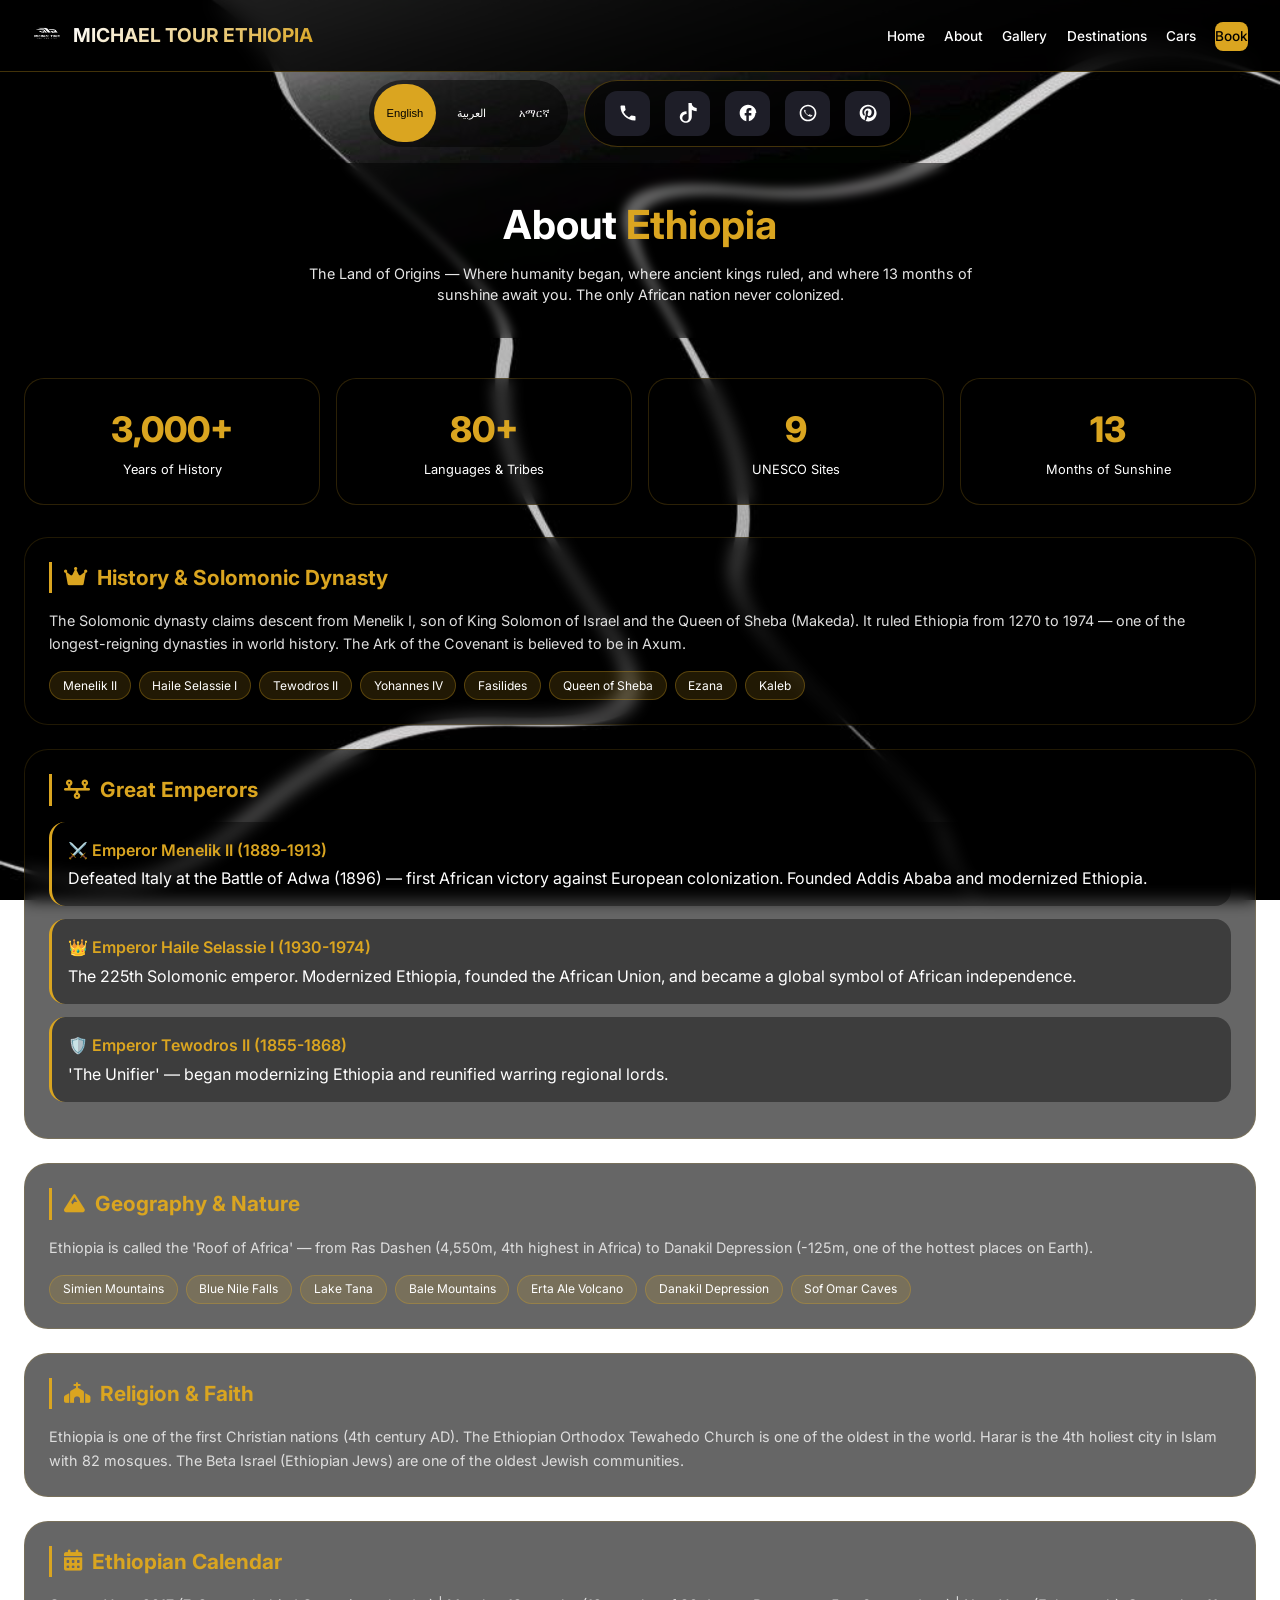
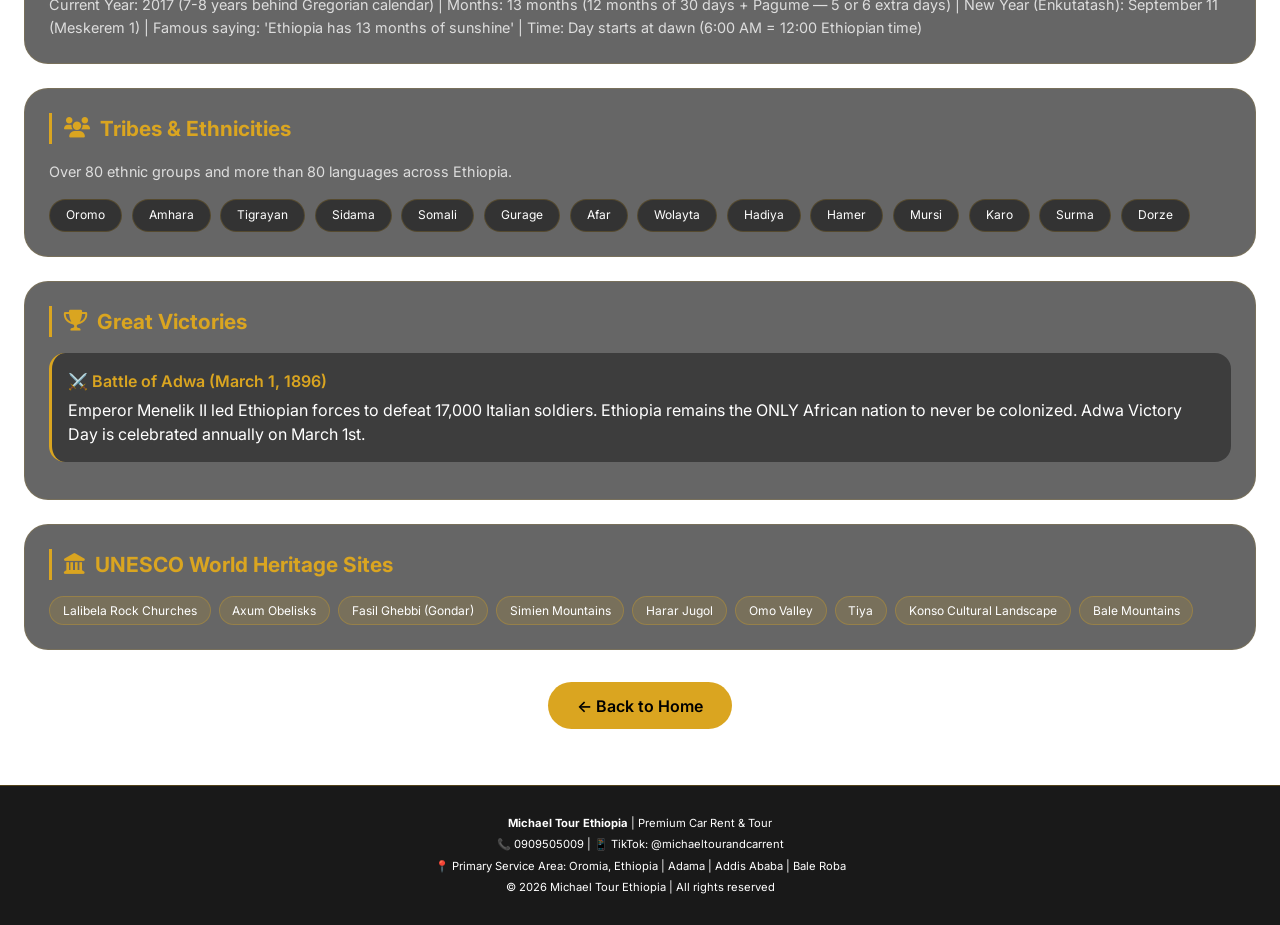
==== commit a58a571e: "Update about.html" ====
--- a/about.html
+++ b/about.html
@@ -297,7 +297,7 @@
     <p><strong>Michael Tour Ethiopia</strong> | <span id="footerText" data-en="Premium Car Rent & Tour" data-ar="تأجير سيارات فاخر وجولات" data-am="ፕሪሚየም የመኪና ኪራይ እና ጉብኝት">Premium Car Rent & Tour</span></p>
     <p>📞 0909505009 | 📱 TikTok: @michaeltourandcarrent</p>
     <p>📍 <span id="locationText" data-en="Primary Service Area: Oromia, Ethiopia | Adama | Addis Ababa | Bale Roba" data-ar="منطقة الخدمة الرئيسية: أوروميا، إثيوبيا | أداما | أديس أبابا | بالي روبا" data-am="ዋና አገልግሎት አካባቢ: ኦሮሚያ፣ ኢትዮጵያ | አዳማ | አዲስ አበባ | ባሌ ሮባ">Primary Service Area: Oromia, Ethiopia | Adama | Addis Ababa | Bale Roba</span></p>
-    <p>© 2025 Michael Tour Ethiopia | <span id="rightsText" data-en="All rights reserved" data-ar="جميع الحقوق محفوظة" data-am="መብቱ በህግ የተጠበቀ ነው">All rights reserved</span></p>
+    <p>© 2026 Michael Tour Ethiopia | <span id="rightsText" data-en="All rights reserved" data-ar="جميع الحقوق محفوظة" data-am="መብቱ በህግ የተጠበቀ ነው">All rights reserved</span></p>
 </footer>
 
 <script>
